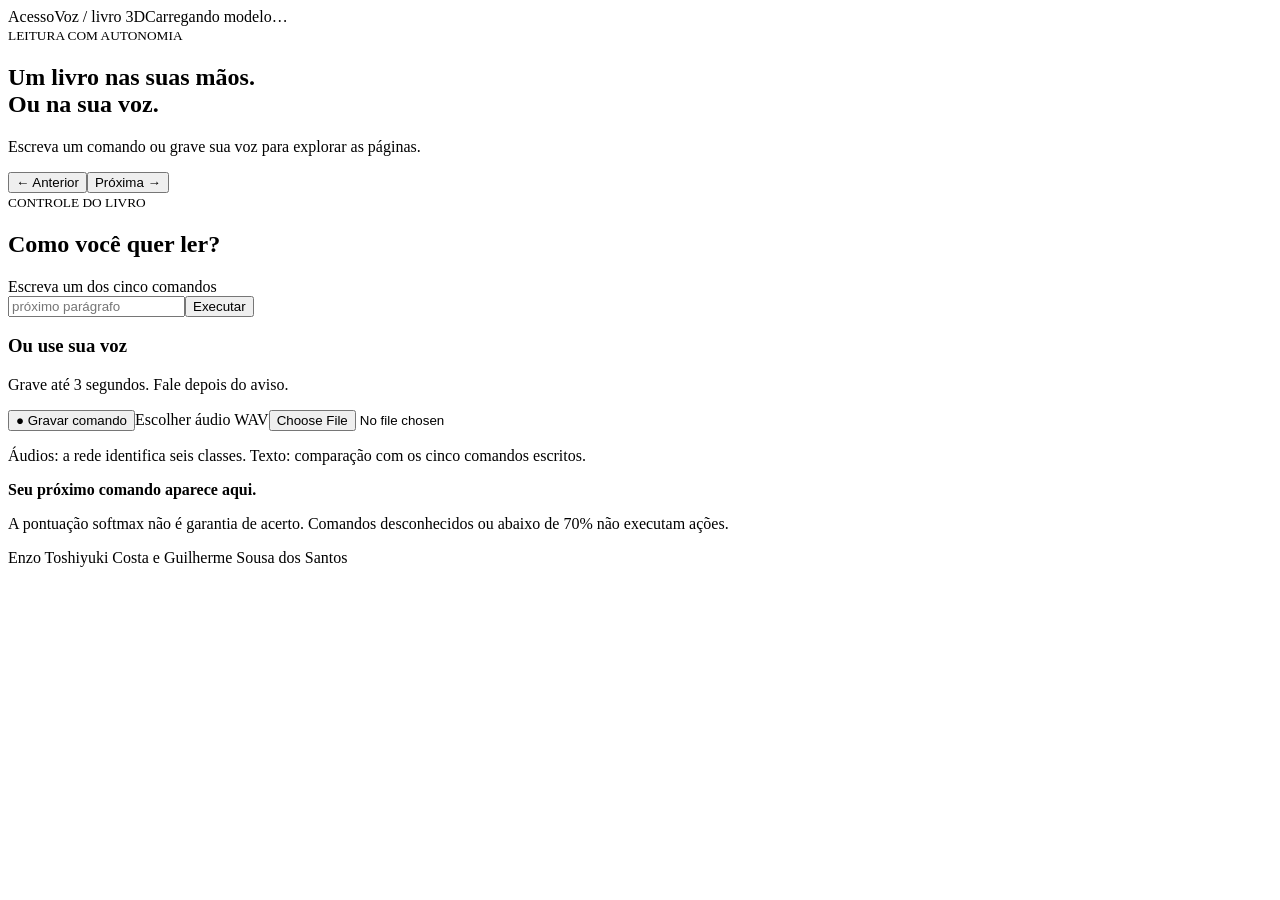
==== frontend/index.html @ 830cfaf8 "Add functional 3D book frontend and six-class voice recognition backend" ====
<!doctype html><html lang="pt-BR"><meta charset="utf-8"><meta name="viewport" content="width=device-width,initial-scale=1"><title>AcessoVoz • Livro 3D</title><link rel="stylesheet" href="/static/style.css"><body><header><span class="logo">AcessoVoz<span> / livro 3D</span></span><span id="conexao">Carregando modelo…</span></header><main><section class="leitor"><div class="intro"><small>LEITURA COM AUTONOMIA</small><h1>Um livro nas suas mãos.<br>Ou na sua voz.</h1><p>Escreva um comando ou grave sua voz para explorar as páginas.</p></div><div id="cena" aria-label="Livro tridimensional interativo"></div><div class="navegacao"><button id="anterior" aria-label="Página anterior">← Anterior</button><span id="pagina"></span><button id="proximo">Próxima →</button></div><article id="textoPagina" aria-live="polite"></article></section><aside><small>CONTROLE DO LIVRO</small><h2>Como você quer ler?</h2><label for="comando">Escreva um dos cinco comandos</label><form id="form"><input id="comando" placeholder="próximo parágrafo" maxlength="200" autocomplete="off"><button>Executar</button></form><div id="atalhos"></div><div class="separador"></div><h3>Ou use sua voz</h3><p>Grave até 3 segundos. Fale depois do aviso.</p><button id="gravar" class="principal">● Gravar comando</button><label class="upload">Escolher áudio WAV<input id="arquivo" type="file" accept=".wav"></label><p class="dica">Áudios: a rede identifica seis classes. Texto: comparação com os cinco comandos escritos.</p><section id="resultado" role="status" aria-live="polite"><strong>Seu próximo comando aparece aqui.</strong></section><p class="dica">A pontuação softmax não é garantia de acerto. Comandos desconhecidos ou abaixo de 70% não executam ações.</p></aside></main><dialog id="ajuda"><h2>Comandos do livro</h2><ul id="listaAjuda"></ul><p>Outras frases são desconhecidas. A voz pode ser classificada incorretamente: confira a previsão exibida.</p><button id="fechar">Fechar ajuda</button></dialog><footer>Enzo Toshiyuki Costa e Guilherme Sousa dos Santos</footer><script type="module" src="/static/app.js"></script></body></html>
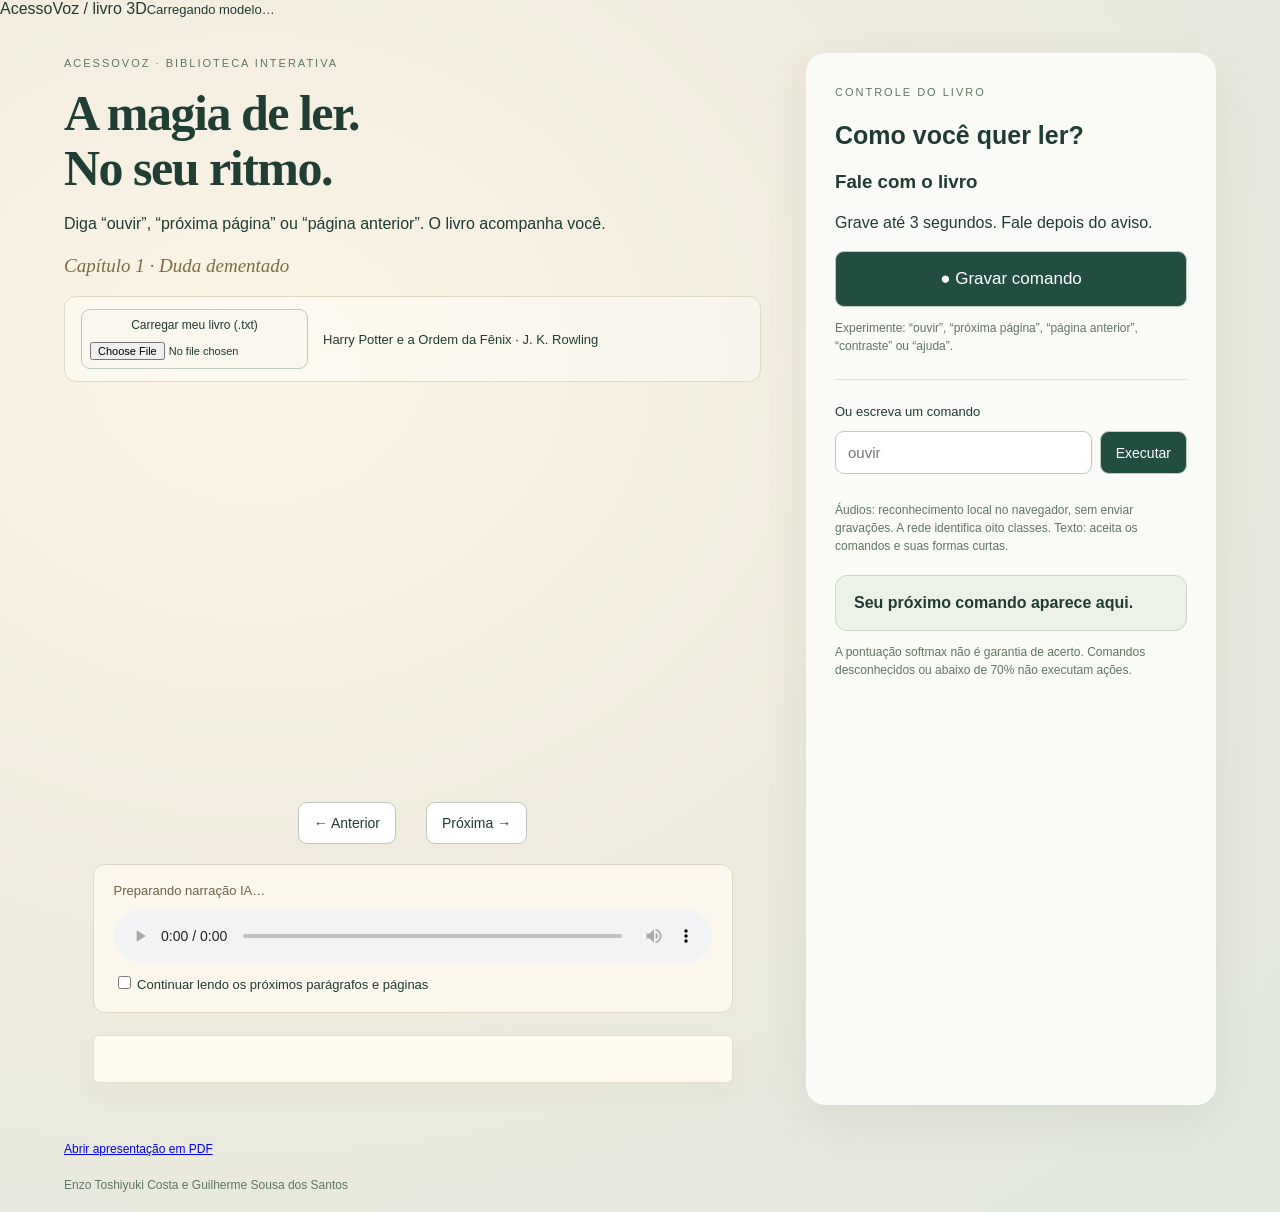
==== commit 0092bda5: "Add short voice commands, independent page navigation, supplied book excerpt and neural narration" ====
--- a/frontend/index.html
+++ b/frontend/index.html
@@ -1 +1 @@
-<!doctype html><html lang="pt-BR"><meta charset="utf-8"><meta name="viewport" content="width=device-width,initial-scale=1"><title>AcessoVoz • Livro 3D</title><link rel="stylesheet" href="/static/style.css"><body><header><span class="logo">AcessoVoz<span> / livro 3D</span></span><span id="conexao">Carregando modelo…</span></header><main><section class="leitor"><div class="intro"><small>LEITURA COM AUTONOMIA</small><h1>Um livro nas suas mãos.<br>Ou na sua voz.</h1><p>Escreva um comando ou grave sua voz para explorar as páginas.</p></div><div id="cena" aria-label="Livro tridimensional interativo"></div><div class="navegacao"><button id="anterior" aria-label="Página anterior">← Anterior</button><span id="pagina"></span><button id="proximo">Próxima →</button></div><article id="textoPagina" aria-live="polite"></article></section><aside><small>CONTROLE DO LIVRO</small><h2>Como você quer ler?</h2><label for="comando">Escreva um dos cinco comandos</label><form id="form"><input id="comando" placeholder="próximo parágrafo" maxlength="200" autocomplete="off"><button>Executar</button></form><div id="atalhos"></div><div class="separador"></div><h3>Ou use sua voz</h3><p>Grave até 3 segundos. Fale depois do aviso.</p><button id="gravar" class="principal">● Gravar comando</button><label class="upload">Escolher áudio WAV<input id="arquivo" type="file" accept=".wav"></label><p class="dica">Áudios: a rede identifica seis classes. Texto: comparação com os cinco comandos escritos.</p><section id="resultado" role="status" aria-live="polite"><strong>Seu próximo comando aparece aqui.</strong></section><p class="dica">A pontuação softmax não é garantia de acerto. Comandos desconhecidos ou abaixo de 70% não executam ações.</p></aside></main><dialog id="ajuda"><h2>Comandos do livro</h2><ul id="listaAjuda"></ul><p>Outras frases são desconhecidas. A voz pode ser classificada incorretamente: confira a previsão exibida.</p><button id="fechar">Fechar ajuda</button></dialog><footer>Enzo Toshiyuki Costa e Guilherme Sousa dos Santos</footer><script type="module" src="/static/app.js"></script></body></html>
+<!doctype html><html lang="pt-BR"><meta charset="utf-8"><meta name="viewport" content="width=device-width,initial-scale=1"><title>AcessoVoz • Livro 3D</title><link rel="stylesheet" href="./style.css?v=8classes-ia><body><header><span class="logo">AcessoVoz<span> / livro 3D</span></span><span id="conexao">Carregando modelo…</span></header><main><section class="leitor"><div class="intro"><small>ACESSOVOZ · BIBLIOTECA INTERATIVA</small><h1>A magia de ler.<br>No seu ritmo.</h1><p>Diga “ouvir”, “próxima página” ou “página anterior”. O livro acompanha você.</p></div><p id="capituloLivro" class="capitulo">Capítulo 1 · Duda dementado</p><div class="meuLivro"><label class="upload" for="livroArquivo">Carregar meu livro (.txt)<input id="livroArquivo" type="file" accept=".txt,text/plain"></label><span id="nomeLivro">Harry Potter e a Ordem da Fênix · J. K. Rowling</span></div><div id="cena" aria-label="Livro tridimensional interativo"></div><div class="navegacao"><button id="anterior" aria-label="Página anterior">← Anterior</button><span id="pagina"></span><button id="proximo">Próxima →</button></div><section class="narracao"><span id="vozNarrador">Preparando narração IA…</span><audio id="narrador" controls preload="none" aria-label="Narração do livro"></audio><label><input type="checkbox" id="leituraContinua"> Continuar lendo os próximos parágrafos e páginas</label></section><article id="textoPagina" aria-live="polite"></article></section><aside><small>CONTROLE DO LIVRO</small><h2>Como você quer ler?</h2><h3>Fale com o livro</h3><p>Grave até 3 segundos. Fale depois do aviso.</p><button id="gravar" class="principal">● Gravar comando</button><p class="dica">Experimente: “ouvir”, “próxima página”, “página anterior”, “contraste” ou “ajuda”.</p><div class="separador"></div><label for="comando">Ou escreva um comando</label><form id="form"><input id="comando" placeholder="ouvir" maxlength="200" autocomplete="off"><button>Executar</button></form><div id="atalhos"></div><p class="dica">Áudios: reconhecimento local no navegador, sem enviar gravações. A rede identifica oito classes. Texto: aceita os comandos e suas formas curtas.</p><section id="resultado" role="status" aria-live="polite"><strong>Seu próximo comando aparece aqui.</strong></section><p class="dica">A pontuação softmax não é garantia de acerto. Comandos desconhecidos ou abaixo de 70% não executam ações.</p></aside></main><dialog id="ajuda"><h2>Comandos do livro</h2><ul id="listaAjuda"></ul><p>Páginas: próxima página ou próximo; página anterior ou voltar. Parágrafos: próximo parágrafo e parágrafo anterior. Outras ações: ouvir ou ler; contraste; ajuda. Outras frases são desconhecidas. A voz pode ser classificada incorretamente: confira a previsão exibida.</p><button id="fechar">Fechar ajuda</button></dialog><p id="creditoLivro" class="credito"></p><p class="credito"><a href="./apresentacao.pdf" target="_blank" rel="noopener">Abrir apresentação em PDF</a></p><footer>Enzo Toshiyuki Costa e Guilherme Sousa dos Santos</footer><script type="module" src="./app.js?v=8classes-ia></script></body></html>
--- a/frontend/style.css
+++ b/frontend/style.css
@@ -0,0 +1,13 @@
+*{box-sizing:border-box}body{margin:0;background:#eef0e9;color:#203b33;font-family:Arial,sans-serif}header{padding:25px 5%;display:flex;justify-content:space-between;border-bottom:1px solid #d4dacf}.logo{font-weight:800;font-size:23px}.logo span{font-weight:400;font-size:16px}#conexao{font-size:13px}main{display:grid;grid-template-columns:minmax(0,1.7fr) minmax(310px,1fr);gap:45px;padding:35px 5%}small{letter-spacing:2px;font-size:11px;color:#617563}h1{font-family:Georgia,serif;font-size:43px;line-height:1.1;margin:15px 0}h2{font-size:25px}p{line-height:1.5}#cena{height:350px;width:100%;cursor:grab}#cena canvas{width:100%;height:100%}.navegacao{display:flex;align-items:center;justify-content:center;gap:15px}button,.upload{border:1px solid #bccabd;border-radius:9px;background:#fff;color:#203b33;padding:12px 15px;font-size:14px;cursor:pointer}button:hover{background:#dce8da}button:disabled{opacity:.5;cursor:wait}.principal,form button{background:#214e40;color:white}aside{padding:28px;border-radius:20px;background:#fafbf6;box-shadow:0 10px 40px #263f3410}label{display:block;font-size:13px;margin:12px 0}form{display:flex;gap:8px}input[type=text],input:not([type]){width:100%;min-width:0;border:1px solid #bccabd;border-radius:9px;padding:12px;font-size:15px}#atalhos{display:flex;gap:7px;flex-wrap:wrap;margin-top:15px}#atalhos button{font-size:12px;padding:8px}.separador{border-top:1px solid #dce1d8;margin:24px 0}.upload{display:block;text-align:center}input[type=file]{display:block;margin-top:10px;max-width:100%}.dica{font-size:12px;color:#617563}#resultado{background:#edf2e8;border:1px solid #cad7c4;border-radius:12px;padding:18px;margin-top:20px}#resultado.erro{background:#fff0e7;border-color:#e2b79d}.barra{height:5px;background:#cbd6c6;border-radius:5px;margin:4px 0 9px}.barra i{display:block;height:100%;background:#35664c;border-radius:5px}.score{font-size:12px;display:flex;justify-content:space-between;margin-top:10px}article{max-width:640px;margin:22px auto;font:20px/1.6 Georgia,serif}footer{padding:20px 5%;font-size:12px;color:#617563}dialog{border:0;border-radius:15px;padding:30px;max-width:500px}dialog::backdrop{background:#10271ecc}body.contraste{background:#060b08;color:#fff}body.contraste aside{background:#15251c;color:#fff}body.contraste .dica,body.contraste small{color:#cee5b1}body.contraste #resultado{background:#233824;color:white}button:focus-visible,input:focus-visible{outline:3px solid #c89635;outline-offset:3px}@media(max-width:850px){main{grid-template-columns:1fr}h1{font-size:34px}#cena{height:300px}}@media(prefers-reduced-motion:reduce){*{scroll-behavior:auto!important}}
+
+.leitor,aside{min-width:0}#cena{min-width:0;overflow:hidden}#cena canvas{display:block}article{overflow-wrap:break-word}form button{background:#214e40}body{overflow-x:hidden}
+
+.meuLivro{display:flex;align-items:center;gap:15px;flex-wrap:wrap;margin-top:15px}.meuLivro .upload{font-size:12px;padding:8px}.meuLivro input{font-size:11px}#nomeLivro{font-size:13px;overflow-wrap:anywhere}#gravar{width:100%;padding:17px;font-size:17px}
+
+body{background:radial-gradient(ellipse at 20% 30%,#fbf5e5 0,#eeeadd 48%,#e1e9df 100%)}.intro h1{font-size:50px;color:#213e35;letter-spacing:-1.5px}.capitulo{font:italic 19px Georgia,serif;color:#806b40}.meuLivro{padding:12px 16px;background:#ffffff65;border:1px solid #ded8c5;border-radius:12px}.meuLivro .upload{margin:0;background:#faf7ef}.meuLivro span{max-width:360px}#cena{height:420px}aside{border:1px solid #ffffff99;box-shadow:0 16px 45px #283e2514}.credito{margin:0 5%;font-size:12px;color:#6f765f}article{padding:23px 26px;background:#fffaf0;border:1px solid #e4ddca;border-radius:6px;box-shadow:0 10px 25px #3e392609;color:#3a3c30}body.contraste{background:#060b08}body.contraste article{color:white;background:#142219;border-color:#8fba72}body.contraste h1{color:#f1f8d2}body.contraste .meuLivro{background:#15251c;border-color:#536348}@media(max-width:850px){.intro h1{font-size:38px}#cena{height:300px}.meuLivro span{max-width:100%}}
+
+article p{margin:0 0 18px;padding:10px 12px;border-left:3px solid transparent}article p.selecionado{border-left-color:#a88336;background:#f5ebce}body.contraste article p.selecionado{background:#243b1a;border-color:#e3fa91}
+
+.narracao{margin:20px auto 0;max-width:640px;padding:16px 20px;background:#fbf7ed;border:1px solid #dfd7c1;border-radius:12px}.narracao span{font-size:13px;color:#6e6247}.narracao audio{display:block;width:100%;margin:10px 0}.narracao label{line-height:1.6;margin:0}.narracao input{accent-color:#214e40}body.contraste .narracao{background:#142219;color:#fff}body.contraste .narracao span{color:#d3e2b7}
+
+form button:hover,.principal:hover{background:#183f32;color:#fff}
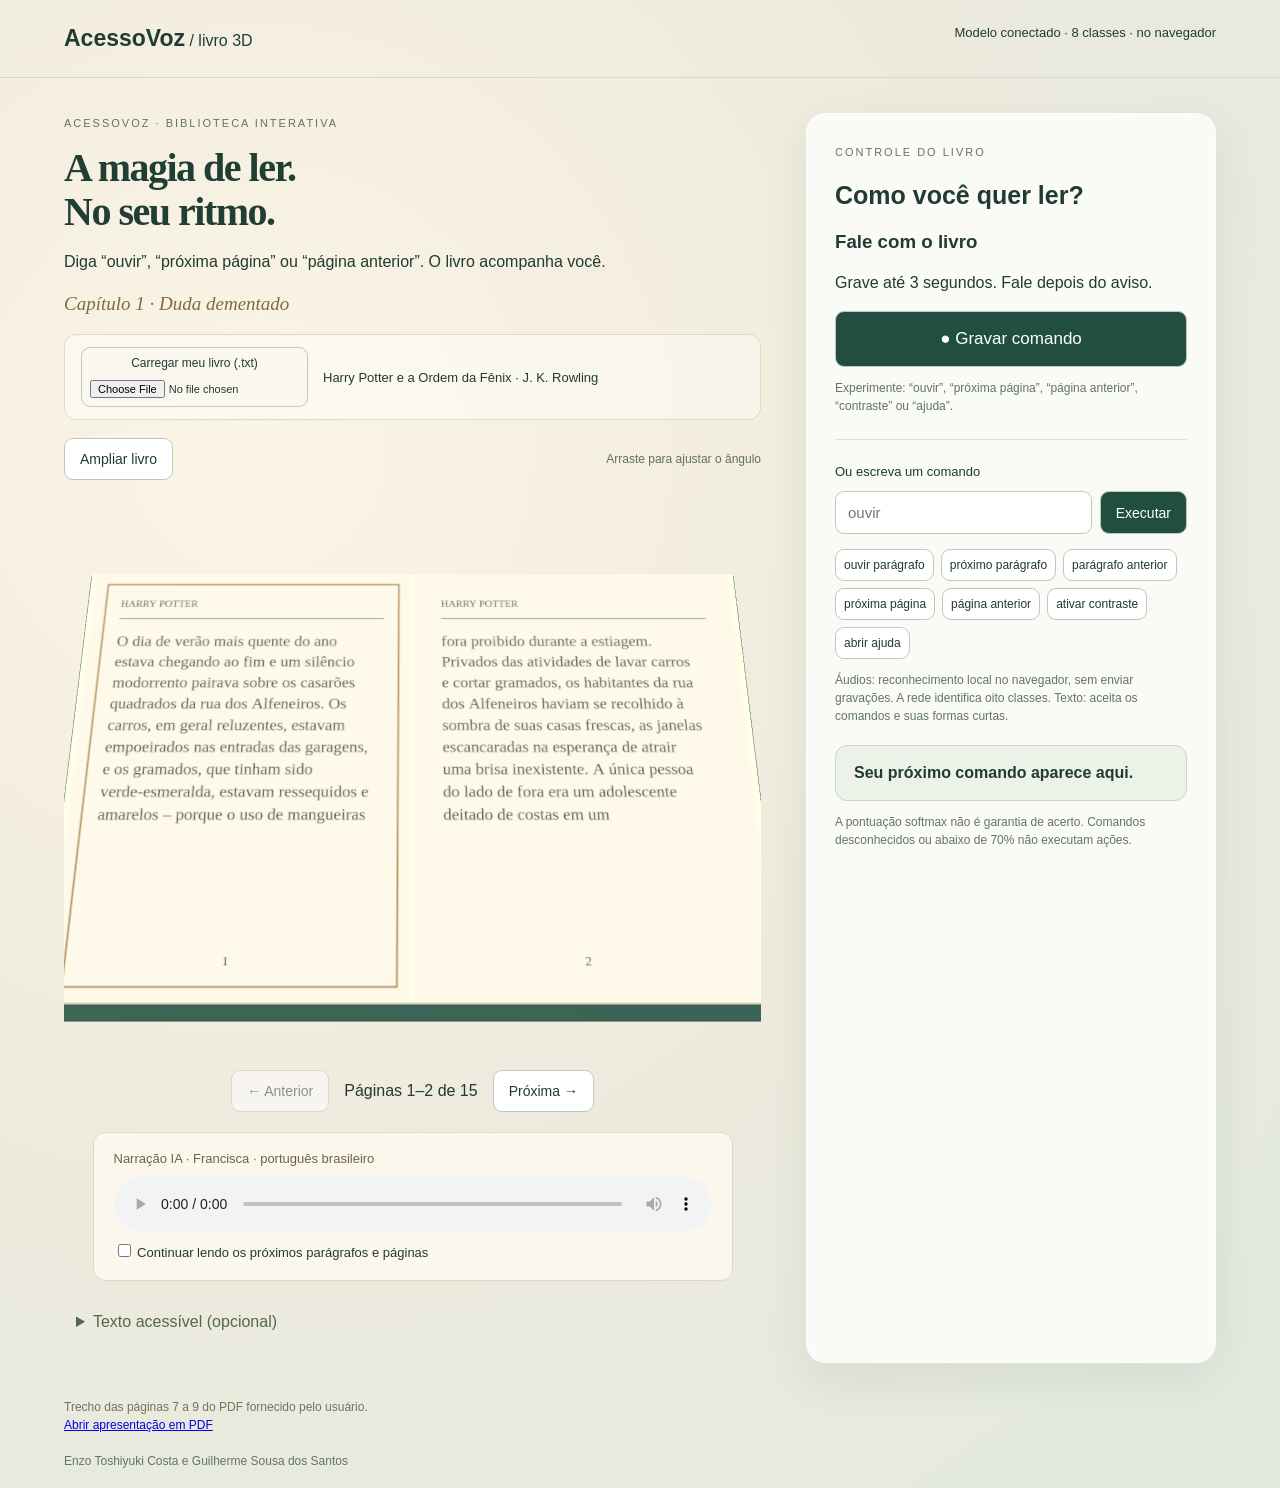
==== commit b24ad0c3: "Render book text directly on both 3D pages with readable enlarged mode and fix page loading" ====
--- a/frontend/index.html
+++ b/frontend/index.html
@@ -1 +1 @@
-<!doctype html><html lang="pt-BR"><meta charset="utf-8"><meta name="viewport" content="width=device-width,initial-scale=1"><title>AcessoVoz • Livro 3D</title><link rel="stylesheet" href="./style.css?v=8classes-ia><body><header><span class="logo">AcessoVoz<span> / livro 3D</span></span><span id="conexao">Carregando modelo…</span></header><main><section class="leitor"><div class="intro"><small>ACESSOVOZ · BIBLIOTECA INTERATIVA</small><h1>A magia de ler.<br>No seu ritmo.</h1><p>Diga “ouvir”, “próxima página” ou “página anterior”. O livro acompanha você.</p></div><p id="capituloLivro" class="capitulo">Capítulo 1 · Duda dementado</p><div class="meuLivro"><label class="upload" for="livroArquivo">Carregar meu livro (.txt)<input id="livroArquivo" type="file" accept=".txt,text/plain"></label><span id="nomeLivro">Harry Potter e a Ordem da Fênix · J. K. Rowling</span></div><div id="cena" aria-label="Livro tridimensional interativo"></div><div class="navegacao"><button id="anterior" aria-label="Página anterior">← Anterior</button><span id="pagina"></span><button id="proximo">Próxima →</button></div><section class="narracao"><span id="vozNarrador">Preparando narração IA…</span><audio id="narrador" controls preload="none" aria-label="Narração do livro"></audio><label><input type="checkbox" id="leituraContinua"> Continuar lendo os próximos parágrafos e páginas</label></section><article id="textoPagina" aria-live="polite"></article></section><aside><small>CONTROLE DO LIVRO</small><h2>Como você quer ler?</h2><h3>Fale com o livro</h3><p>Grave até 3 segundos. Fale depois do aviso.</p><button id="gravar" class="principal">● Gravar comando</button><p class="dica">Experimente: “ouvir”, “próxima página”, “página anterior”, “contraste” ou “ajuda”.</p><div class="separador"></div><label for="comando">Ou escreva um comando</label><form id="form"><input id="comando" placeholder="ouvir" maxlength="200" autocomplete="off"><button>Executar</button></form><div id="atalhos"></div><p class="dica">Áudios: reconhecimento local no navegador, sem enviar gravações. A rede identifica oito classes. Texto: aceita os comandos e suas formas curtas.</p><section id="resultado" role="status" aria-live="polite"><strong>Seu próximo comando aparece aqui.</strong></section><p class="dica">A pontuação softmax não é garantia de acerto. Comandos desconhecidos ou abaixo de 70% não executam ações.</p></aside></main><dialog id="ajuda"><h2>Comandos do livro</h2><ul id="listaAjuda"></ul><p>Páginas: próxima página ou próximo; página anterior ou voltar. Parágrafos: próximo parágrafo e parágrafo anterior. Outras ações: ouvir ou ler; contraste; ajuda. Outras frases são desconhecidas. A voz pode ser classificada incorretamente: confira a previsão exibida.</p><button id="fechar">Fechar ajuda</button></dialog><p id="creditoLivro" class="credito"></p><p class="credito"><a href="./apresentacao.pdf" target="_blank" rel="noopener">Abrir apresentação em PDF</a></p><footer>Enzo Toshiyuki Costa e Guilherme Sousa dos Santos</footer><script type="module" src="./app.js?v=8classes-ia></script></body></html>
+<!doctype html><html lang="pt-BR"><meta charset="utf-8"><meta name="viewport" content="width=device-width,initial-scale=1"><title>AcessoVoz • Livro 3D</title><link rel="stylesheet" href="./style.css?v=livro-legivel-v4"><body><header><span class="logo">AcessoVoz<span> / livro 3D</span></span><span id="conexao">Carregando modelo…</span></header><main><section class="leitor"><div class="intro"><small>ACESSOVOZ · BIBLIOTECA INTERATIVA</small><h1>A magia de ler.<br>No seu ritmo.</h1><p>Diga “ouvir”, “próxima página” ou “página anterior”. O livro acompanha você.</p></div><p id="capituloLivro" class="capitulo">Capítulo 1 · Duda dementado</p><div class="meuLivro"><label class="upload" for="livroArquivo">Carregar meu livro (.txt)<input id="livroArquivo" type="file" accept=".txt,text/plain"></label><span id="nomeLivro">Harry Potter e a Ordem da Fênix · J. K. Rowling</span></div><div class="ferramentasLivro"><button id="ampliarLivro" type="button">Ampliar livro</button><span>Arraste para ajustar o ângulo</span></div><div id="cena" aria-label="Livro tridimensional interativo"></div><div class="navegacao"><button id="anterior" aria-label="Página anterior">← Anterior</button><span id="pagina"></span><button id="proximo">Próxima →</button></div><section class="narracao"><span id="vozNarrador">Preparando narração IA…</span><audio id="narrador" controls preload="none" aria-label="Narração do livro"></audio><label><input type="checkbox" id="leituraContinua"> Continuar lendo os próximos parágrafos e páginas</label></section><details class="textoAlternativo"><summary>Texto acessível (opcional)</summary><article id="textoPagina" aria-live="polite"></article></details></section><aside><small>CONTROLE DO LIVRO</small><h2>Como você quer ler?</h2><h3>Fale com o livro</h3><p>Grave até 3 segundos. Fale depois do aviso.</p><button id="gravar" class="principal">● Gravar comando</button><p class="dica">Experimente: “ouvir”, “próxima página”, “página anterior”, “contraste” ou “ajuda”.</p><div class="separador"></div><label for="comando">Ou escreva um comando</label><form id="form"><input id="comando" placeholder="ouvir" maxlength="200" autocomplete="off"><button>Executar</button></form><div id="atalhos"></div><p class="dica">Áudios: reconhecimento local no navegador, sem enviar gravações. A rede identifica oito classes. Texto: aceita os comandos e suas formas curtas.</p><section id="resultado" role="status" aria-live="polite"><strong>Seu próximo comando aparece aqui.</strong></section><p class="dica">A pontuação softmax não é garantia de acerto. Comandos desconhecidos ou abaixo de 70% não executam ações.</p></aside></main><dialog id="ajuda"><h2>Comandos do livro</h2><ul id="listaAjuda"></ul><p>Páginas: próxima página ou próximo; página anterior ou voltar. Parágrafos: próximo parágrafo e parágrafo anterior. Outras ações: ouvir ou ler; contraste; ajuda. Outras frases são desconhecidas. A voz pode ser classificada incorretamente: confira a previsão exibida.</p><button id="fechar">Fechar ajuda</button></dialog><p id="creditoLivro" class="credito"></p><p class="credito"><a href="./apresentacao.pdf" target="_blank" rel="noopener">Abrir apresentação em PDF</a></p><footer>Enzo Toshiyuki Costa e Guilherme Sousa dos Santos</footer><script type="module" src="./app.js?v=livro-legivel-v4"></script></body></html>
--- a/frontend/style.css
+++ b/frontend/style.css
@@ -11,3 +11,5 @@
 .narracao{margin:20px auto 0;max-width:640px;padding:16px 20px;background:#fbf7ed;border:1px solid #dfd7c1;border-radius:12px}.narracao span{font-size:13px;color:#6e6247}.narracao audio{display:block;width:100%;margin:10px 0}.narracao label{line-height:1.6;margin:0}.narracao input{accent-color:#214e40}body.contraste .narracao{background:#142219;color:#fff}body.contraste .narracao span{color:#d3e2b7}
 
 form button:hover,.principal:hover{background:#183f32;color:#fff}
+
+#cena{height:590px}.intro h1{font-size:40px}.ferramentasLivro{display:flex;align-items:center;justify-content:space-between;gap:12px;margin-top:18px}.ferramentasLivro span{font-size:12px;color:#62705e}.textoAlternativo{margin:20px 0}.textoAlternativo summary{cursor:pointer;padding:12px;color:#52674c}.livroAmpliado main{grid-template-columns:minmax(0,1fr) 330px;gap:25px;padding:20px 2%}.livroAmpliado .intro,.livroAmpliado .capitulo,.livroAmpliado .meuLivro{display:none}.livroAmpliado #cena{height:calc(100vh - 230px);min-height:520px}.livroAmpliado aside{font-size:13px;padding:18px}.livroAmpliado aside h2{font-size:20px}.livroAmpliado .narracao{margin-top:8px;padding:10px}.livroAmpliado header{padding:15px 2%}@media(max-width:850px){#cena{height:390px}.livroAmpliado main{grid-template-columns:1fr}.livroAmpliado #cena{height:65vh;min-height:350px}.ferramentasLivro span{max-width:130px}.intro h1{font-size:34px}}
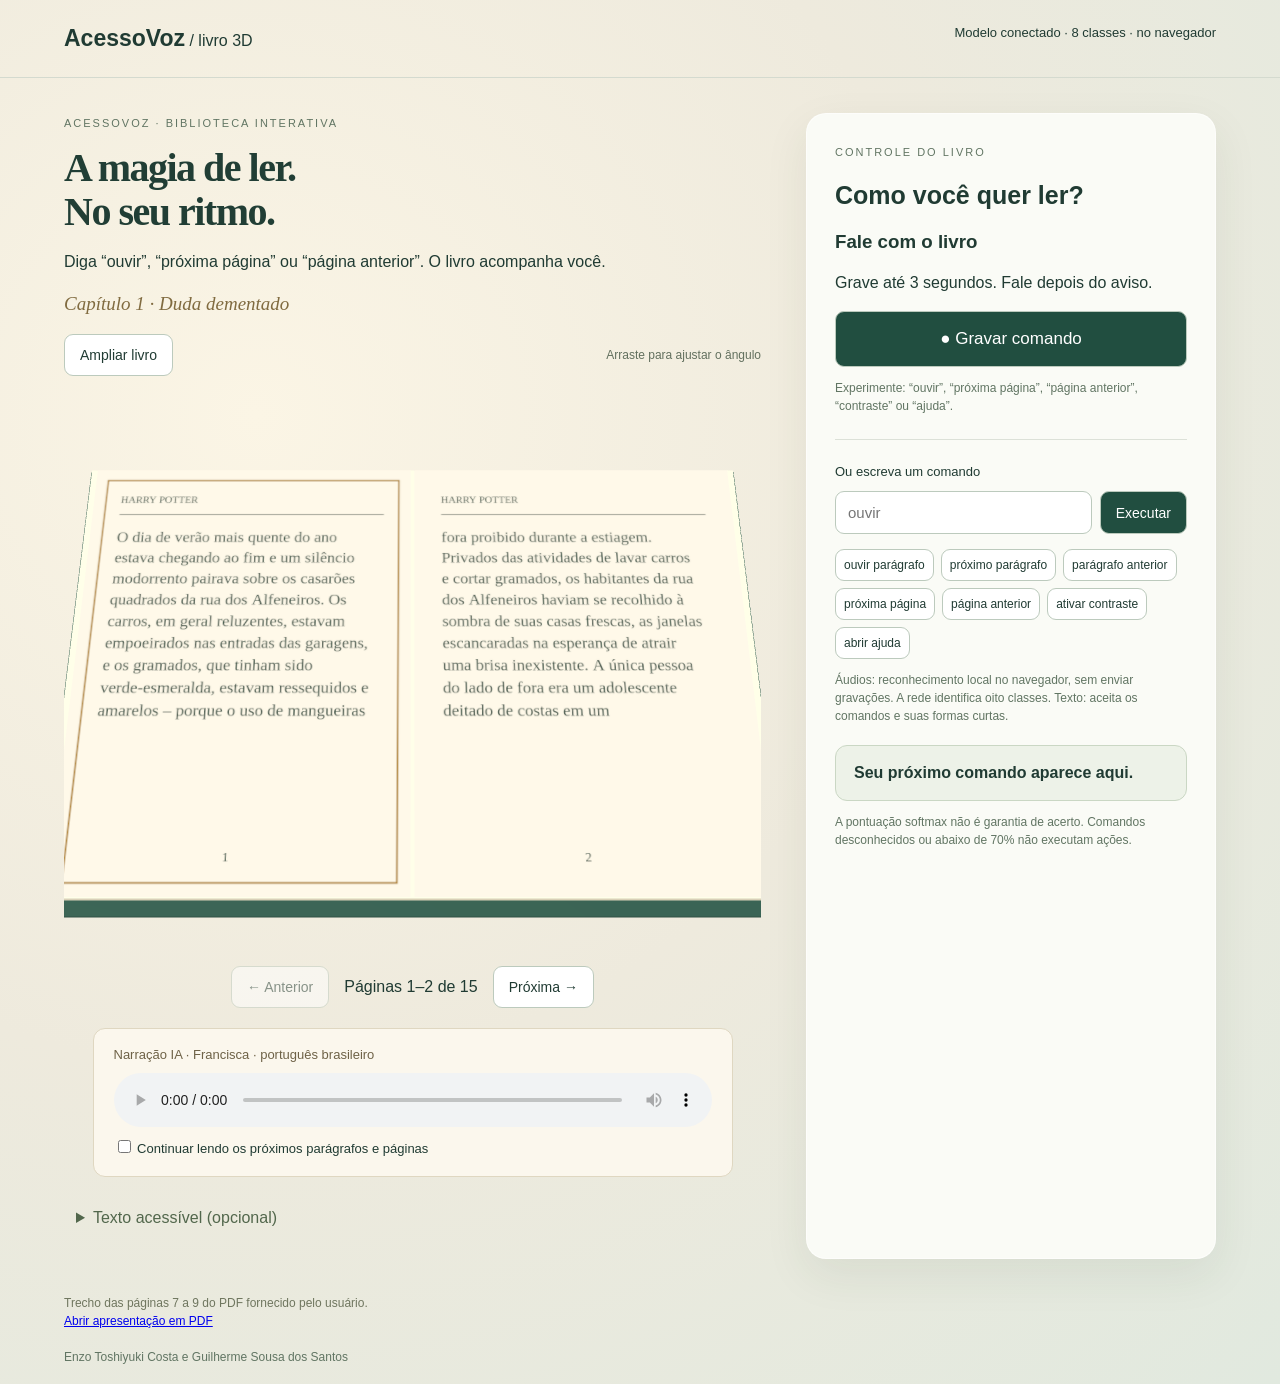
==== commit 305b957d: "Remove book upload strip from reader interface" ====
--- a/frontend/index.html
+++ b/frontend/index.html
@@ -1 +1 @@
-<!doctype html><html lang="pt-BR"><meta charset="utf-8"><meta name="viewport" content="width=device-width,initial-scale=1"><title>AcessoVoz • Livro 3D</title><link rel="stylesheet" href="./style.css?v=livro-legivel-v4"><body><header><span class="logo">AcessoVoz<span> / livro 3D</span></span><span id="conexao">Carregando modelo…</span></header><main><section class="leitor"><div class="intro"><small>ACESSOVOZ · BIBLIOTECA INTERATIVA</small><h1>A magia de ler.<br>No seu ritmo.</h1><p>Diga “ouvir”, “próxima página” ou “página anterior”. O livro acompanha você.</p></div><p id="capituloLivro" class="capitulo">Capítulo 1 · Duda dementado</p><div class="meuLivro"><label class="upload" for="livroArquivo">Carregar meu livro (.txt)<input id="livroArquivo" type="file" accept=".txt,text/plain"></label><span id="nomeLivro">Harry Potter e a Ordem da Fênix · J. K. Rowling</span></div><div class="ferramentasLivro"><button id="ampliarLivro" type="button">Ampliar livro</button><span>Arraste para ajustar o ângulo</span></div><div id="cena" aria-label="Livro tridimensional interativo"></div><div class="navegacao"><button id="anterior" aria-label="Página anterior">← Anterior</button><span id="pagina"></span><button id="proximo">Próxima →</button></div><section class="narracao"><span id="vozNarrador">Preparando narração IA…</span><audio id="narrador" controls preload="none" aria-label="Narração do livro"></audio><label><input type="checkbox" id="leituraContinua"> Continuar lendo os próximos parágrafos e páginas</label></section><details class="textoAlternativo"><summary>Texto acessível (opcional)</summary><article id="textoPagina" aria-live="polite"></article></details></section><aside><small>CONTROLE DO LIVRO</small><h2>Como você quer ler?</h2><h3>Fale com o livro</h3><p>Grave até 3 segundos. Fale depois do aviso.</p><button id="gravar" class="principal">● Gravar comando</button><p class="dica">Experimente: “ouvir”, “próxima página”, “página anterior”, “contraste” ou “ajuda”.</p><div class="separador"></div><label for="comando">Ou escreva um comando</label><form id="form"><input id="comando" placeholder="ouvir" maxlength="200" autocomplete="off"><button>Executar</button></form><div id="atalhos"></div><p class="dica">Áudios: reconhecimento local no navegador, sem enviar gravações. A rede identifica oito classes. Texto: aceita os comandos e suas formas curtas.</p><section id="resultado" role="status" aria-live="polite"><strong>Seu próximo comando aparece aqui.</strong></section><p class="dica">A pontuação softmax não é garantia de acerto. Comandos desconhecidos ou abaixo de 70% não executam ações.</p></aside></main><dialog id="ajuda"><h2>Comandos do livro</h2><ul id="listaAjuda"></ul><p>Páginas: próxima página ou próximo; página anterior ou voltar. Parágrafos: próximo parágrafo e parágrafo anterior. Outras ações: ouvir ou ler; contraste; ajuda. Outras frases são desconhecidas. A voz pode ser classificada incorretamente: confira a previsão exibida.</p><button id="fechar">Fechar ajuda</button></dialog><p id="creditoLivro" class="credito"></p><p class="credito"><a href="./apresentacao.pdf" target="_blank" rel="noopener">Abrir apresentação em PDF</a></p><footer>Enzo Toshiyuki Costa e Guilherme Sousa dos Santos</footer><script type="module" src="./app.js?v=livro-legivel-v4"></script></body></html>
+<!doctype html><html lang="pt-BR"><meta charset="utf-8"><meta name="viewport" content="width=device-width,initial-scale=1"><title>AcessoVoz • Livro 3D</title><link rel="stylesheet" href="./style.css?v=livro-sem-upload-v5"><body><header><span class="logo">AcessoVoz<span> / livro 3D</span></span><span id="conexao">Carregando modelo…</span></header><main><section class="leitor"><div class="intro"><small>ACESSOVOZ · BIBLIOTECA INTERATIVA</small><h1>A magia de ler.<br>No seu ritmo.</h1><p>Diga “ouvir”, “próxima página” ou “página anterior”. O livro acompanha você.</p></div><p id="capituloLivro" class="capitulo">Capítulo 1 · Duda dementado</p><span id="nomeLivro" hidden>Harry Potter e a Ordem da Fênix · J. K. Rowling</span><div class="ferramentasLivro"><button id="ampliarLivro" type="button">Ampliar livro</button><span>Arraste para ajustar o ângulo</span></div><div id="cena" aria-label="Livro tridimensional interativo"></div><div class="navegacao"><button id="anterior" aria-label="Página anterior">← Anterior</button><span id="pagina"></span><button id="proximo">Próxima →</button></div><section class="narracao"><span id="vozNarrador">Preparando narração IA…</span><audio id="narrador" controls preload="none" aria-label="Narração do livro"></audio><label><input type="checkbox" id="leituraContinua"> Continuar lendo os próximos parágrafos e páginas</label></section><details class="textoAlternativo"><summary>Texto acessível (opcional)</summary><article id="textoPagina" aria-live="polite"></article></details></section><aside><small>CONTROLE DO LIVRO</small><h2>Como você quer ler?</h2><h3>Fale com o livro</h3><p>Grave até 3 segundos. Fale depois do aviso.</p><button id="gravar" class="principal">● Gravar comando</button><p class="dica">Experimente: “ouvir”, “próxima página”, “página anterior”, “contraste” ou “ajuda”.</p><div class="separador"></div><label for="comando">Ou escreva um comando</label><form id="form"><input id="comando" placeholder="ouvir" maxlength="200" autocomplete="off"><button>Executar</button></form><div id="atalhos"></div><p class="dica">Áudios: reconhecimento local no navegador, sem enviar gravações. A rede identifica oito classes. Texto: aceita os comandos e suas formas curtas.</p><section id="resultado" role="status" aria-live="polite"><strong>Seu próximo comando aparece aqui.</strong></section><p class="dica">A pontuação softmax não é garantia de acerto. Comandos desconhecidos ou abaixo de 70% não executam ações.</p></aside></main><dialog id="ajuda"><h2>Comandos do livro</h2><ul id="listaAjuda"></ul><p>Páginas: próxima página ou próximo; página anterior ou voltar. Parágrafos: próximo parágrafo e parágrafo anterior. Outras ações: ouvir ou ler; contraste; ajuda. Outras frases são desconhecidas. A voz pode ser classificada incorretamente: confira a previsão exibida.</p><button id="fechar">Fechar ajuda</button></dialog><p id="creditoLivro" class="credito"></p><p class="credito"><a href="./apresentacao.pdf" target="_blank" rel="noopener">Abrir apresentação em PDF</a></p><footer>Enzo Toshiyuki Costa e Guilherme Sousa dos Santos</footer><script type="module" src="./app.js?v=livro-sem-upload-v5"></script></body></html>
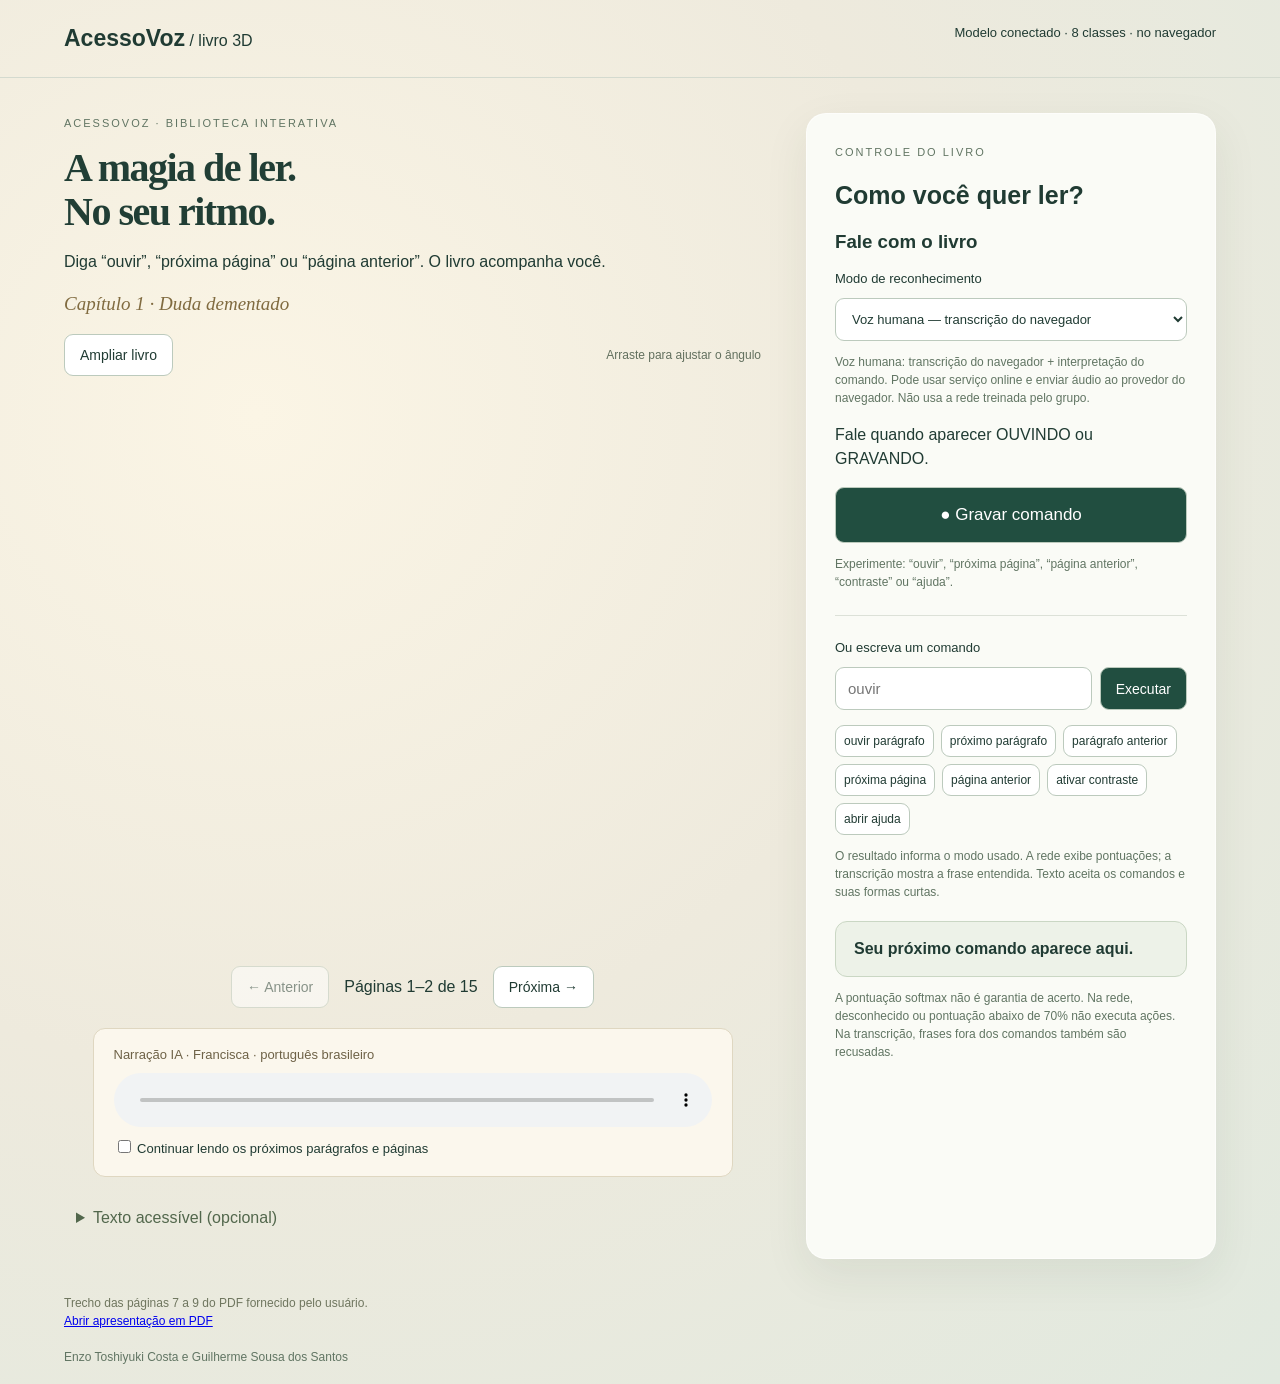
==== commit c358c285: "Add explicit human speech recognition mode, normalize neural audio gain, and link demo from slide 11" ====
--- a/frontend/index.html
+++ b/frontend/index.html
@@ -1 +1 @@
-<!doctype html><html lang="pt-BR"><meta charset="utf-8"><meta name="viewport" content="width=device-width,initial-scale=1"><title>AcessoVoz • Livro 3D</title><link rel="stylesheet" href="./style.css?v=livro-sem-upload-v5"><body><header><span class="logo">AcessoVoz<span> / livro 3D</span></span><span id="conexao">Carregando modelo…</span></header><main><section class="leitor"><div class="intro"><small>ACESSOVOZ · BIBLIOTECA INTERATIVA</small><h1>A magia de ler.<br>No seu ritmo.</h1><p>Diga “ouvir”, “próxima página” ou “página anterior”. O livro acompanha você.</p></div><p id="capituloLivro" class="capitulo">Capítulo 1 · Duda dementado</p><span id="nomeLivro" hidden>Harry Potter e a Ordem da Fênix · J. K. Rowling</span><div class="ferramentasLivro"><button id="ampliarLivro" type="button">Ampliar livro</button><span>Arraste para ajustar o ângulo</span></div><div id="cena" aria-label="Livro tridimensional interativo"></div><div class="navegacao"><button id="anterior" aria-label="Página anterior">← Anterior</button><span id="pagina"></span><button id="proximo">Próxima →</button></div><section class="narracao"><span id="vozNarrador">Preparando narração IA…</span><audio id="narrador" controls preload="none" aria-label="Narração do livro"></audio><label><input type="checkbox" id="leituraContinua"> Continuar lendo os próximos parágrafos e páginas</label></section><details class="textoAlternativo"><summary>Texto acessível (opcional)</summary><article id="textoPagina" aria-live="polite"></article></details></section><aside><small>CONTROLE DO LIVRO</small><h2>Como você quer ler?</h2><h3>Fale com o livro</h3><p>Grave até 3 segundos. Fale depois do aviso.</p><button id="gravar" class="principal">● Gravar comando</button><p class="dica">Experimente: “ouvir”, “próxima página”, “página anterior”, “contraste” ou “ajuda”.</p><div class="separador"></div><label for="comando">Ou escreva um comando</label><form id="form"><input id="comando" placeholder="ouvir" maxlength="200" autocomplete="off"><button>Executar</button></form><div id="atalhos"></div><p class="dica">Áudios: reconhecimento local no navegador, sem enviar gravações. A rede identifica oito classes. Texto: aceita os comandos e suas formas curtas.</p><section id="resultado" role="status" aria-live="polite"><strong>Seu próximo comando aparece aqui.</strong></section><p class="dica">A pontuação softmax não é garantia de acerto. Comandos desconhecidos ou abaixo de 70% não executam ações.</p></aside></main><dialog id="ajuda"><h2>Comandos do livro</h2><ul id="listaAjuda"></ul><p>Páginas: próxima página ou próximo; página anterior ou voltar. Parágrafos: próximo parágrafo e parágrafo anterior. Outras ações: ouvir ou ler; contraste; ajuda. Outras frases são desconhecidas. A voz pode ser classificada incorretamente: confira a previsão exibida.</p><button id="fechar">Fechar ajuda</button></dialog><p id="creditoLivro" class="credito"></p><p class="credito"><a href="./apresentacao.pdf" target="_blank" rel="noopener">Abrir apresentação em PDF</a></p><footer>Enzo Toshiyuki Costa e Guilherme Sousa dos Santos</footer><script type="module" src="./app.js?v=livro-sem-upload-v5"></script></body></html>
+<!doctype html><html lang="pt-BR"><meta charset="utf-8"><meta name="viewport" content="width=device-width,initial-scale=1"><title>AcessoVoz • Livro 3D</title><link rel="stylesheet" href="./style.css?v=voz-humana-v6"><body><header><span class="logo">AcessoVoz<span> / livro 3D</span></span><span id="conexao">Carregando modelo…</span></header><main><section class="leitor"><div class="intro"><small>ACESSOVOZ · BIBLIOTECA INTERATIVA</small><h1>A magia de ler.<br>No seu ritmo.</h1><p>Diga “ouvir”, “próxima página” ou “página anterior”. O livro acompanha você.</p></div><p id="capituloLivro" class="capitulo">Capítulo 1 · Duda dementado</p><span id="nomeLivro" hidden>Harry Potter e a Ordem da Fênix · J. K. Rowling</span><div class="ferramentasLivro"><button id="ampliarLivro" type="button">Ampliar livro</button><span>Arraste para ajustar o ângulo</span></div><div id="cena" aria-label="Livro tridimensional interativo"></div><div class="navegacao"><button id="anterior" aria-label="Página anterior">← Anterior</button><span id="pagina"></span><button id="proximo">Próxima →</button></div><section class="narracao"><span id="vozNarrador">Preparando narração IA…</span><audio id="narrador" controls preload="none" aria-label="Narração do livro"></audio><label><input type="checkbox" id="leituraContinua"> Continuar lendo os próximos parágrafos e páginas</label></section><details class="textoAlternativo"><summary>Texto acessível (opcional)</summary><article id="textoPagina" aria-live="polite"></article></details></section><aside><small>CONTROLE DO LIVRO</small><h2>Como você quer ler?</h2><h3>Fale com o livro</h3><label for="modoVoz">Modo de reconhecimento</label><select id="modoVoz"><option value="humana">Voz humana — transcrição do navegador</option><option value="rede">Rede do projeto — MFCCs e oito classes</option></select><p id="infoVoz" class="dica"></p><p id="avisoCompatibilidade" class="dica"></p><p>Fale quando aparecer OUVINDO ou GRAVANDO.</p><button id="gravar" class="principal">● Gravar comando</button><p class="dica">Experimente: “ouvir”, “próxima página”, “página anterior”, “contraste” ou “ajuda”.</p><div class="separador"></div><label for="comando">Ou escreva um comando</label><form id="form"><input id="comando" placeholder="ouvir" maxlength="200" autocomplete="off"><button>Executar</button></form><div id="atalhos"></div><p class="dica">O resultado informa o modo usado. A rede exibe pontuações; a transcrição mostra a frase entendida. Texto aceita os comandos e suas formas curtas.</p><section id="resultado" role="status" aria-live="polite"><strong>Seu próximo comando aparece aqui.</strong></section><p class="dica">A pontuação softmax não é garantia de acerto. Na rede, desconhecido ou pontuação abaixo de 70% não executa ações. Na transcrição, frases fora dos comandos também são recusadas.</p></aside></main><dialog id="ajuda"><h2>Comandos do livro</h2><ul id="listaAjuda"></ul><p>Páginas: próxima página ou próximo; página anterior ou voltar. Parágrafos: próximo parágrafo e parágrafo anterior. Outras ações: ouvir ou ler; contraste; ajuda. Outras frases são desconhecidas. A voz pode ser classificada incorretamente: confira a previsão exibida.</p><button id="fechar">Fechar ajuda</button></dialog><p id="creditoLivro" class="credito"></p><p class="credito"><a href="./apresentacao.pdf" target="_blank" rel="noopener">Abrir apresentação em PDF</a></p><footer>Enzo Toshiyuki Costa e Guilherme Sousa dos Santos</footer><script type="module" src="./app.js?v=voz-humana-v6"></script></body></html>
--- a/frontend/style.css
+++ b/frontend/style.css
@@ -13,3 +13,5 @@
 form button:hover,.principal:hover{background:#183f32;color:#fff}
 
 #cena{height:590px}.intro h1{font-size:40px}.ferramentasLivro{display:flex;align-items:center;justify-content:space-between;gap:12px;margin-top:18px}.ferramentasLivro span{font-size:12px;color:#62705e}.textoAlternativo{margin:20px 0}.textoAlternativo summary{cursor:pointer;padding:12px;color:#52674c}.livroAmpliado main{grid-template-columns:minmax(0,1fr) 330px;gap:25px;padding:20px 2%}.livroAmpliado .intro,.livroAmpliado .capitulo,.livroAmpliado .meuLivro{display:none}.livroAmpliado #cena{height:calc(100vh - 230px);min-height:520px}.livroAmpliado aside{font-size:13px;padding:18px}.livroAmpliado aside h2{font-size:20px}.livroAmpliado .narracao{margin-top:8px;padding:10px}.livroAmpliado header{padding:15px 2%}@media(max-width:850px){#cena{height:390px}.livroAmpliado main{grid-template-columns:1fr}.livroAmpliado #cena{height:65vh;min-height:350px}.ferramentasLivro span{max-width:130px}.intro h1{font-size:34px}}
+
+#modoVoz{width:100%;padding:12px;border:1px solid #bccabd;border-radius:9px;background:#fff;color:#203b33;font-size:13px}.dica{line-height:1.5}body.contraste #modoVoz{background:#15251c;color:white}
